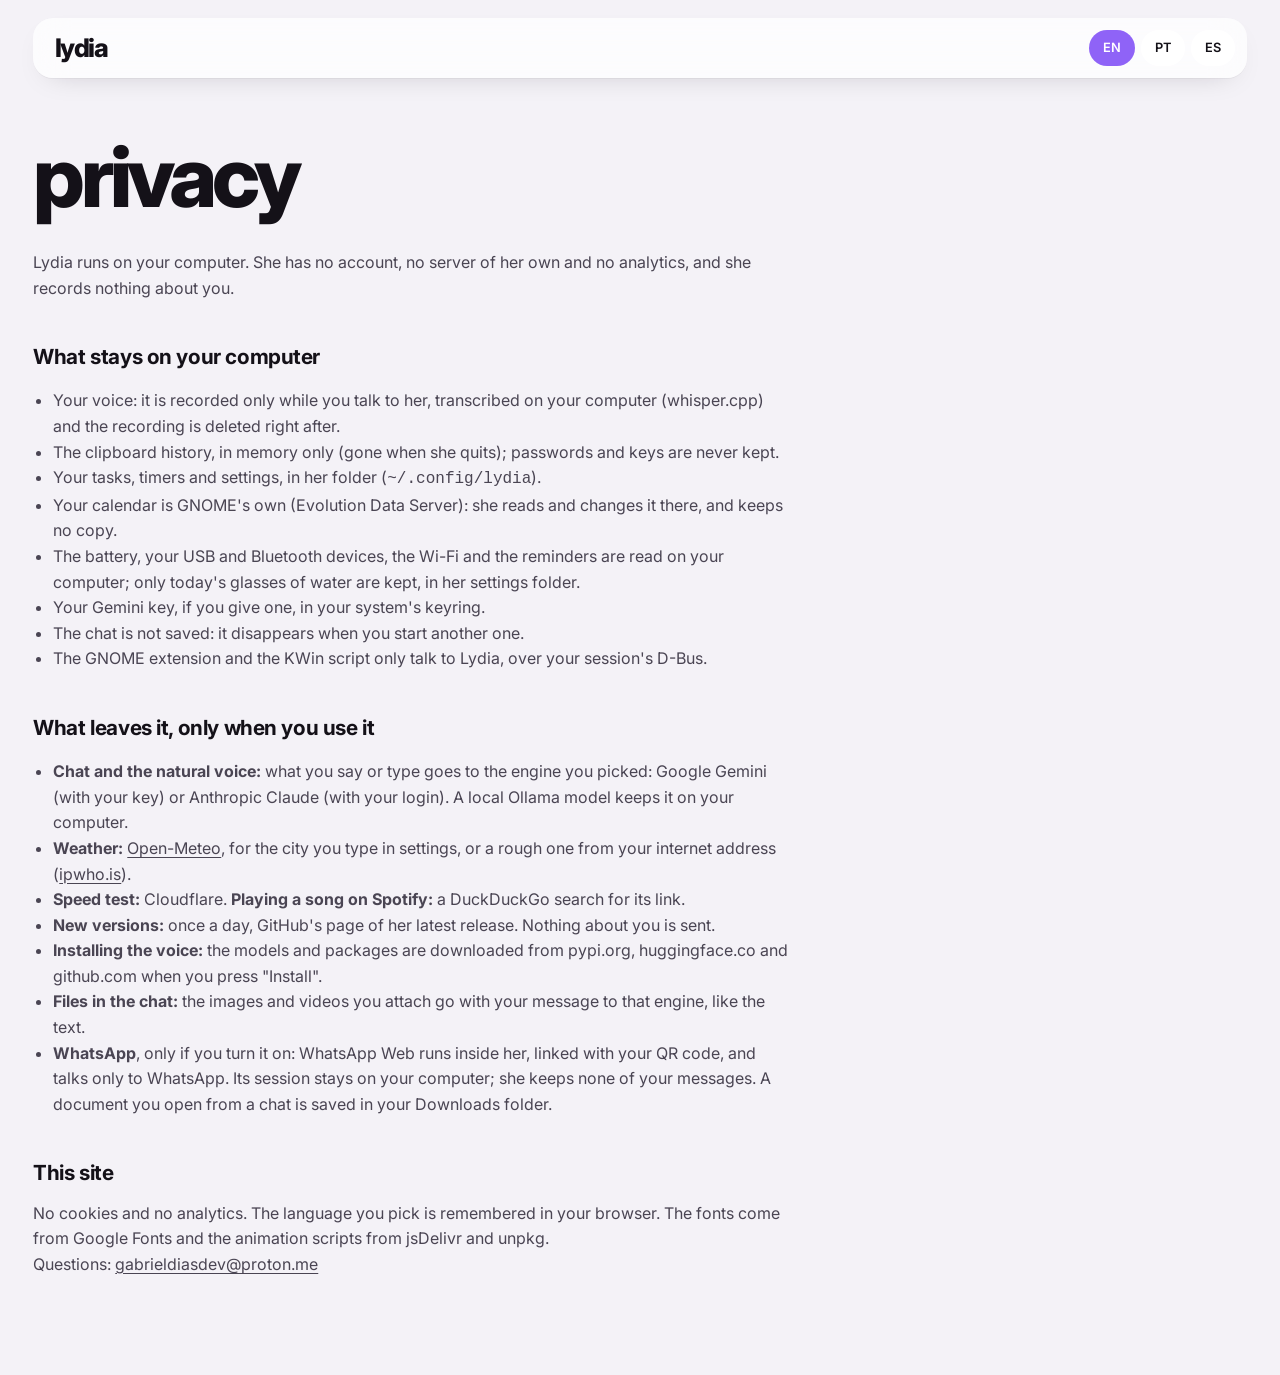
==== site/privacy.html @ 3409d52a "Lydia's packages and site" ====
<!doctype html>
<html lang="en">
<head>
<meta charset="utf-8">
<meta name="viewport" content="width=device-width, initial-scale=1, viewport-fit=cover">
<title>Lydia · Privacy</title>
<meta name="description" content="What Lydia keeps on your computer, and what leaves it only when you use it.">
<meta name="theme-color" content="#f4f2f7">
<link rel="icon" href="favicon.svg" type="image/svg+xml">
<link rel="preconnect" href="https://fonts.googleapis.com">
<link rel="preconnect" href="https://fonts.gstatic.com" crossorigin>
<link rel="stylesheet" href="https://fonts.googleapis.com/css2?family=Inter:wght@400;500;600;700;800&display=swap">
<link rel="stylesheet" href="css/style.css">
<style>
  .doc { max-width: 760px; padding: 60px 0 100px; }
  .doc h1 { margin-bottom: 36px; }
  .doc h2 { font-size: 1.3rem; letter-spacing: -0.02em; margin: 40px 0 12px; }
  .doc p, .doc li { color: var(--ink-2); line-height: 1.6; }
  .doc ul { padding-left: 20px; }
  .doc a { text-decoration: underline; text-underline-offset: 3px; }
  .doc [lang] { display: none; }
  .doc [lang].on { display: block; }
  .langs { display: flex; gap: 6px; margin-left: auto; }
  .langs button { height: 36px; padding: 0 14px; border-radius: 999px; background: var(--card); font-size: 0.8rem; font-weight: 600; }
  .langs button.on { background: var(--violet); color: #fff; }
</style>
</head>
<body>
<div class="wrap">
  <header class="nav">
    <a class="word" href="./">lydia</a>
    <div class="langs"><button data-l="en">EN</button><button data-l="pt">PT</button><button data-l="es">ES</button></div>
  </header>

  <main class="doc">
    <section lang="en">
      <h1 class="big">privacy</h1>
      <p>Lydia runs on your computer. She has no account, no server of her own and no analytics, and she records nothing about you.</p>
      <h2>What stays on your computer</h2>
      <ul>
        <li>Your voice: it is recorded only while you talk to her, transcribed on your computer (whisper.cpp) and the recording is deleted right after.</li>
        <li>The clipboard history, in memory only (gone when she quits); passwords and keys are never kept.</li>
        <li>Your tasks, timers and settings, in her folder (<code>~/.config/lydia</code>).</li>
        <li>Your calendar is GNOME's own (Evolution Data Server): she reads and changes it there, and keeps no copy.</li>
        <li>The battery, your USB and Bluetooth devices, the Wi-Fi and the reminders are read on your computer; only today's glasses of water are kept, in her settings folder.</li>
        <li>Your Gemini key, if you give one, in your system's keyring.</li>
        <li>The chat is not saved: it disappears when you start another one.</li>
        <li>The GNOME extension and the KWin script only talk to Lydia, over your session's D-Bus.</li>
      </ul>
      <h2>What leaves it, only when you use it</h2>
      <ul>
        <li><b>Chat and the natural voice:</b> what you say or type goes to the engine you picked: Google Gemini (with your key) or Anthropic Claude (with your login). A local Ollama model keeps it on your computer.</li>
        <li><b>Weather:</b> <a href="https://open-meteo.com">Open-Meteo</a>, for the city you type in settings, or a rough one from your internet address (<a href="https://ipwho.is">ipwho.is</a>).</li>
        <li><b>Speed test:</b> Cloudflare. <b>Playing a song on Spotify:</b> a DuckDuckGo search for its link.</li>
        <li><b>New versions:</b> once a day, GitHub's page of her latest release. Nothing about you is sent.</li>
        <li><b>Installing the voice:</b> the models and packages are downloaded from pypi.org, huggingface.co and github.com when you press "Install".</li>
        <li><b>Files in the chat:</b> the images and videos you attach go with your message to that engine, like the text.</li>
        <li><b>WhatsApp</b>, only if you turn it on: WhatsApp Web runs inside her, linked with your QR code, and talks only to WhatsApp. Its session stays on your computer; she keeps none of your messages. A document you open from a chat is saved in your Downloads folder.</li>
      </ul>
      <h2>This site</h2>
      <p>No cookies and no analytics. The language you pick is remembered in your browser. The fonts come from Google Fonts and the animation scripts from jsDelivr and unpkg.</p>
      <p>Questions: <a href="mailto:gabrieldiasdev@proton.me">gabrieldiasdev@proton.me</a></p>
    </section>

    <section lang="pt">
      <h1 class="big">privacidade</h1>
      <p>A Lydia roda no seu computador. Ela não tem conta, servidor próprio nem analytics, e não grava nada sobre você.</p>
      <h2>O que fica no seu computador</h2>
      <ul>
        <li>Sua voz: é gravada só enquanto você fala com ela, transcrita no seu computador (whisper.cpp) e a gravação é apagada logo depois.</li>
        <li>O histórico da área de transferência, só na memória (some quando ela fecha); senhas e chaves nunca são guardadas.</li>
        <li>Suas tarefas, timers e configurações, na pasta dela (<code>~/.config/lydia</code>).</li>
        <li>Sua agenda é a do próprio GNOME (Evolution Data Server): ela lê e altera lá, sem guardar cópia.</li>
        <li>A bateria, seus dispositivos USB e Bluetooth, o Wi-Fi e os lembretes são lidos no seu computador; só os copos de água do dia ficam guardados, na pasta de configurações dela.</li>
        <li>Sua chave do Gemini, se você der uma, no chaveiro do sistema.</li>
        <li>A conversa não é salva: some quando você começa outra.</li>
        <li>A extensão do GNOME e o script do KWin só falam com a Lydia, pelo D-Bus da sua sessão.</li>
      </ul>
      <h2>O que sai, só quando você usa</h2>
      <ul>
        <li><b>Conversa e voz natural:</b> o que você fala ou digita vai para o motor que você escolheu: Google Gemini (com a sua chave) ou Anthropic Claude (com o seu login). Um modelo local no Ollama mantém tudo no seu computador.</li>
        <li><b>Clima:</b> <a href="https://open-meteo.com">Open-Meteo</a>, para a cidade que você digitar nas configurações, ou uma aproximada pelo seu endereço de internet (<a href="https://ipwho.is">ipwho.is</a>).</li>
        <li><b>Teste de velocidade:</b> Cloudflare. <b>Tocar uma música no Spotify:</b> uma busca no DuckDuckGo pelo link.</li>
        <li><b>Versões novas:</b> uma vez por dia, a página da última versão no GitHub. Nada sobre você é enviado.</li>
        <li><b>Instalar a voz:</b> os modelos e pacotes são baixados de pypi.org, huggingface.co e github.com quando você aperta "Instalar".</li>
        <li><b>Arquivos no chat:</b> as imagens e vídeos que você anexa vão com a mensagem para aquele motor, como o texto.</li>
        <li><b>WhatsApp</b>, só se você ligar: o WhatsApp Web roda dentro dela, conectado pelo seu QR Code, e só fala com o WhatsApp. A sessão fica no seu computador; ela não guarda nenhuma mensagem sua. Um documento que você abre de uma conversa é salvo na sua pasta Downloads.</li>
      </ul>
      <h2>Este site</h2>
      <p>Sem cookies e sem analytics. O idioma que você escolhe fica guardado no seu navegador. As fontes vêm do Google Fonts e os scripts de animação do jsDelivr e do unpkg.</p>
      <p>Dúvidas: <a href="mailto:gabrieldiasdev@proton.me">gabrieldiasdev@proton.me</a></p>
    </section>

    <section lang="es">
      <h1 class="big">privacidad</h1>
      <p>Lydia corre en tu computadora. No tiene cuenta, servidor propio ni analíticas, y no graba nada sobre ti.</p>
      <h2>Lo que se queda en tu computadora</h2>
      <ul>
        <li>Tu voz: se graba solo mientras le hablas, se transcribe en tu computadora (whisper.cpp) y la grabación se borra enseguida.</li>
        <li>El historial del portapapeles, solo en memoria (desaparece al cerrarla); las contraseñas y claves nunca se guardan.</li>
        <li>Tus tareas, temporizadores y ajustes, en su carpeta (<code>~/.config/lydia</code>).</li>
        <li>Tu agenda es la de GNOME (Evolution Data Server): ella la lee y la cambia allí, sin guardar copia.</li>
        <li>La batería, tus dispositivos USB y Bluetooth, el Wi-Fi y los recordatorios se leen en tu computadora; solo se guardan los vasos de agua del día, en su carpeta de configuración.</li>
        <li>Tu clave de Gemini, si das una, en el llavero del sistema.</li>
        <li>La conversación no se guarda: desaparece cuando empiezas otra.</li>
        <li>La extensión de GNOME y el script de KWin solo hablan con Lydia, por el D-Bus de tu sesión.</li>
      </ul>
      <h2>Lo que sale, solo cuando lo usas</h2>
      <ul>
        <li><b>Chat y voz natural:</b> lo que dices o escribes va al motor que elegiste: Google Gemini (con tu clave) o Anthropic Claude (con tu sesión). Un modelo local en Ollama lo deja todo en tu computadora.</li>
        <li><b>Clima:</b> <a href="https://open-meteo.com">Open-Meteo</a>, para la ciudad que escribas en los ajustes, o una aproximada por tu dirección de internet (<a href="https://ipwho.is">ipwho.is</a>).</li>
        <li><b>Prueba de velocidad:</b> Cloudflare. <b>Poner una canción en Spotify:</b> una búsqueda en DuckDuckGo por su enlace.</li>
        <li><b>Versiones nuevas:</b> una vez al día, la página de la última versión en GitHub. No se envía nada sobre ti.</li>
        <li><b>Instalar la voz:</b> los modelos y paquetes se descargan de pypi.org, huggingface.co y github.com cuando pulsas "Instalar".</li>
        <li><b>Archivos en el chat:</b> las imágenes y videos que adjuntas van con tu mensaje a ese motor, como el texto.</li>
        <li><b>WhatsApp</b>, solo si lo activas: WhatsApp Web corre dentro de ella, vinculado con tu código QR, y solo habla con WhatsApp. La sesión queda en tu computadora; ella no guarda ninguno de tus mensajes. Un documento que abres desde un chat se guarda en tu carpeta Descargas.</li>
      </ul>
      <h2>Este sitio</h2>
      <p>Sin cookies y sin analíticas. El idioma que eliges se recuerda en tu navegador. Las fuentes vienen de Google Fonts y los scripts de animación de jsDelivr y unpkg.</p>
      <p>Dudas: <a href="mailto:gabrieldiasdev@proton.me">gabrieldiasdev@proton.me</a></p>
    </section>
  </main>
</div>
<script>
  (() => {
    let lang = 'en';
    try { lang = localStorage.getItem('lydia-lang') || (navigator.language || 'en').slice(0, 2); } catch (e) {}
    const show = (l) => {
      if (!document.querySelector(`.doc [lang="${l}"]`)) l = 'en';
      document.querySelectorAll('.doc [lang]').forEach((s) => s.classList.toggle('on', s.lang === l));
      document.querySelectorAll('.langs button').forEach((b) => b.classList.toggle('on', b.dataset.l === l));
      document.documentElement.lang = l === 'pt' ? 'pt-BR' : l;
      try { localStorage.setItem('lydia-lang', l); } catch (e) {}
    };
    document.querySelectorAll('.langs button').forEach((b) => b.addEventListener('click', () => show(b.dataset.l)));
    show(lang);
  })();
</script>
</body>
</html>
---- site/css/style.css ----
/* =============================================
   LYDIA · site
   One language, the hero's: a light page, big lowercase words, pills,
   rounded color blocks with cut-out corners holding round black buttons.
   ============================================= */

:root {
  --bg: #f4f2f7;
  --card: #ffffff;
  --ink: #141118;
  --ink-2: #4a4553;
  --ink-3: #8a8494;
  --line: rgba(20, 17, 24, 0.12);
  --violet: #8f63f7;
  --violet-deep: #6a3be6;
  --lav: #e3dafd;
  --black: #0b0a0e;
  --r: 40px; /* the blocks' corners */
  --cut: 24px; /* the concave corner where a cut-out meets a block */
  --ease: cubic-bezier(0.16, 1, 0.3, 1);
  --font: 'Inter', system-ui, -apple-system, 'Segoe UI', sans-serif;
}

*, *::before, *::after { box-sizing: border-box; }
html.lenis, html.lenis body { height: auto; }
.lenis.lenis-stopped { overflow: hidden; }
body { margin: 0; background: var(--bg); color: var(--ink); font: 400 16px/1.5 var(--font); -webkit-font-smoothing: antialiased; overflow-x: clip; }
img, svg { display: block; max-width: 100%; }
a { color: inherit; text-decoration: none; }
button { font: inherit; color: inherit; background: none; border: 0; padding: 0; cursor: pointer; }
h1, h2, p, dl, dd, figure { margin: 0; }
::selection { background: var(--violet); color: #fff; }
:focus-visible { outline: 2px solid var(--violet); outline-offset: 3px; border-radius: 10px; }

.js [data-fade] { opacity: 0; transform: translateY(24px); }
.js [data-split] { visibility: hidden; }
.js [data-split].is-split { visibility: visible; }
html:not(.js) .veil { display: none; }

.wrap { max-width: 1440px; margin: 0 auto; padding: 18px clamp(14px, 2.6vw, 36px) 0; }

/* ---------- type ---------- */
.big { font-size: clamp(2.8rem, 6.6vw, 6.8rem); line-height: 0.9; letter-spacing: -0.055em; font-weight: 800; }
.big .ln { display: block; }
.big .line, .cta h2 .line { padding-bottom: 0.14em; margin-bottom: -0.14em; }
.side { font-size: 0.95rem; line-height: 1.5; color: var(--ink-2); max-width: 22rem; }

/* ---------- pills and round buttons ---------- */
.pill { display: inline-flex; align-items: center; gap: 8px; height: 36px; padding: 0 16px; border-radius: 999px; background: var(--card); font-size: 0.8rem; font-weight: 500; white-space: nowrap; transition: background 0.3s var(--ease), color 0.3s var(--ease); }
.pill--dark { background: var(--black); color: #fff; }
.pill--dark svg { width: 14px; height: 14px; }
.pill--soft { background: rgba(20, 17, 24, 0.07); }
.pill--line { background: transparent; box-shadow: inset 0 0 0 1.5px var(--line); height: 40px; font-size: 0.85rem; }
.dot-btn { width: 36px; height: 36px; border-radius: 50%; display: grid; place-items: center; background: var(--violet); color: #fff; font-size: 0.68rem; font-weight: 700; letter-spacing: 0.02em; transition: transform 0.4s var(--ease); }
.dot-btn:hover { transform: scale(1.08) rotate(-6deg); }
.orb { width: 60px; height: 60px; border-radius: 50%; display: grid; place-items: center; background: var(--black); color: #fff; font-weight: 600; font-size: 0.85rem; transition: transform 0.5s var(--ease), background 0.3s; }
.orb svg { width: 24px; height: 24px; transition: transform 0.5s var(--ease); }
a.orb:hover, button.orb:hover, a:hover > .orb { transform: scale(1.07); }
a:hover > .orb svg, button.orb:hover svg { transform: rotate(45deg); }
.orb--violet { background: var(--violet); }
.orb--big { width: 92px; height: 92px; }
.orb--big svg { width: 34px; height: 34px; }
.link-u { background: linear-gradient(currentColor, currentColor) 0 100% / 0 1px no-repeat; transition: background-size 0.5s var(--ease); }
.link-u:hover { background-size: 100% 1px; }

/* ---------- veil ---------- */
.veil { position: fixed; inset: 0; z-index: 1000; background: var(--violet); display: none; }
.veil.is-on { display: block; }
.veil__stage { position: absolute; inset: 0; display: grid; place-items: center; }
.veil__word svg { overflow: visible; }
.veil__word .glyph { fill: #fff; }
.veil__count { position: absolute; right: 28px; bottom: 22px; color: #fff; font-size: 0.75rem; font-weight: 600; font-variant-numeric: tabular-nums; }

/* ---------- nav: one bar, pills inside ---------- */
.nav { position: sticky; top: 14px; z-index: 50; display: flex; align-items: center; gap: 10px; height: 60px; padding: 0 12px 0 22px; border-radius: 20px; background: rgba(255, 255, 255, 0.72); -webkit-backdrop-filter: blur(16px) saturate(1.4); backdrop-filter: blur(16px) saturate(1.4); box-shadow: 0 1px 0 rgba(20, 17, 24, 0.04), 0 10px 30px -18px rgba(20, 17, 24, 0.25); }
.word { font-weight: 800; font-size: 1.6rem; letter-spacing: -0.06em; line-height: 1; display: inline-flex; }
.word .ch { display: inline-block; }
.nav__links { margin-left: auto; display: flex; gap: 6px; }
.nav__links a { height: 36px; padding: 0 18px; display: grid; place-items: center; border-radius: 999px; background: var(--card); font-size: 0.8rem; font-weight: 500; box-shadow: 0 0 0 1px rgba(20, 17, 24, 0.04); transition: background 0.3s var(--ease), color 0.3s var(--ease); }
.nav__links a:hover { background: var(--lav); }
.nav__links a.is-active { background: var(--violet); color: #fff; }
.nav__tools { display: flex; align-items: center; gap: 6px; margin-left: 14px; }
.nav__tools .pill--dark { gap: 9px; padding: 0 18px; }
.nav__tools .pill--dark:hover { background: var(--violet-deep); }
.burger { display: none; background: var(--black); }
.burger i { position: absolute; width: 14px; height: 2px; border-radius: 2px; background: #fff; transition: transform 0.4s var(--ease); }
.burger { position: relative; }
.burger i:first-child { transform: translateY(-3px); }
.burger i:last-child { transform: translateY(3px); }
.burger[aria-expanded='true'] i:first-child { transform: rotate(45deg); }
.burger[aria-expanded='true'] i:last-child { transform: rotate(-45deg); }
.drawer { position: fixed; inset: 0; z-index: 45; background: var(--bg); padding: 110px 24px 24px; visibility: hidden; clip-path: inset(0 0 100% 0); }
.drawer nav { display: grid; gap: 4px; }
.drawer a { font-size: 3rem; font-weight: 800; letter-spacing: -0.05em; line-height: 1.1; }

/* ---------- blocks: color, round corners, cut-outs ---------- */
.block { position: relative; border-radius: var(--r); overflow: hidden; isolation: isolate; }
.block--violet { background: var(--violet); color: #fff; }
.block--dark { background: var(--black); color: #fff; }
.block--lav { background: var(--lav); color: var(--ink); }
.cut { position: absolute; z-index: 5; background: var(--bg); display: grid; gap: 10px; place-items: center; }
.cut::before, .cut::after { content: ''; position: absolute; width: var(--cut); height: var(--cut); pointer-events: none; }
/* top right: the corner and the two little curves that join it to the block */
.cut--tr { top: 0; right: 0; padding: 0 0 12px 12px; border-bottom-left-radius: calc(var(--r) - 6px); }
.cut--tr::before { right: 100%; top: 0; background: radial-gradient(circle at 0 100%, transparent calc(var(--cut) - 0.5px), var(--bg) var(--cut)); }
.cut--tr::after { right: 0; top: 100%; background: radial-gradient(circle at 0 100%, transparent calc(var(--cut) - 0.5px), var(--bg) var(--cut)); }
.cut--bl { left: 0; bottom: 0; padding: 12px 12px 0 0; border-top-right-radius: calc(var(--r) - 6px); }
.cut--bl::before { left: 0; bottom: 100%; background: radial-gradient(circle at 100% 0, transparent calc(var(--cut) - 0.5px), var(--bg) var(--cut)); }
.cut--bl::after { left: 100%; bottom: 0; background: radial-gradient(circle at 100% 0, transparent calc(var(--cut) - 0.5px), var(--bg) var(--cut)); }
.cut--br { right: 0; bottom: 0; padding: 12px 0 0 12px; border-top-left-radius: calc(var(--r) - 6px); }
.cut--br::before { right: 0; bottom: 100%; background: radial-gradient(circle at 0 0, transparent calc(var(--cut) - 0.5px), var(--bg) var(--cut)); }
.cut--br::after { right: 100%; bottom: 0; background: radial-gradient(circle at 0 0, transparent calc(var(--cut) - 0.5px), var(--bg) var(--cut)); }
.cut--tl { left: 0; top: 0; padding: 0 12px 12px 0; border-bottom-right-radius: calc(var(--r) - 6px); }
.cut--tl::before { left: 100%; top: 0; background: radial-gradient(circle at 100% 100%, transparent calc(var(--cut) - 0.5px), var(--bg) var(--cut)); }
.cut--tl::after { left: 0; top: 100%; background: radial-gradient(circle at 100% 100%, transparent calc(var(--cut) - 0.5px), var(--bg) var(--cut)); }

/* ---------- hero ---------- */
.hero { display: grid; grid-template-columns: minmax(0, 1fr) minmax(0, 1.05fr); gap: clamp(24px, 4vw, 60px); align-items: center; min-height: calc(100svh - 92px); padding: 28px 0 40px; }
.hero__copy { display: grid; gap: 30px; }
.hero__copy .side { justify-self: start; }
.stats { display: grid; grid-template-columns: repeat(2, 1fr); padding-top: 26px; border-top: 1px solid var(--line); }
.stats dt { display: flex; justify-content: center; font-size: clamp(2.6rem, 4.6vw, 4.4rem); line-height: 1; font-weight: 600; letter-spacing: -0.05em; color: var(--violet); font-variant-numeric: tabular-nums; }
.stats sup { font-size: 0.5em; line-height: 1.4; margin-right: 2px; }
.stats dd { margin-top: 8px; text-align: center; font-size: 0.82rem; line-height: 1.35; color: var(--ink-2); }

.stage { height: min(78svh, 700px); min-height: 480px; }
.ghost { position: absolute; z-index: -1; left: 26px; top: 18px; font-size: clamp(5rem, 9vw, 9rem); font-weight: 800; letter-spacing: -0.06em; line-height: 0.8; color: transparent; -webkit-text-stroke: 1px rgba(255, 255, 255, 0.4); writing-mode: vertical-rl; transform: rotate(180deg); }
.demo { position: absolute; z-index: 2; left: 50%; top: 0; width: min(94%, 760px); transform: translateX(-50%); }
.demo__win { position: relative; aspect-ratio: 840 / 478; clip-path: inset(0 calc(50% - 105px) calc(100% - 40px) calc(50% - 105px) round 0 0 22px 22px); }
.demo__win img { position: absolute; top: 0; left: 50%; height: auto; transform: translateX(-50%); opacity: 0; }
.demo__win img.is-on { opacity: 1; }
.demo__pill { position: absolute; left: 50%; top: 0; transform: translateX(-50%); width: 210px; height: 40px; display: flex; align-items: center; justify-content: center; gap: 12px; border-radius: 0 0 22px 22px; background: #000; color: #fff; font-weight: 600; font-size: 0.95rem; font-variant-numeric: tabular-nums; }
.demo__pill span:last-child { color: #c9b6ff; }
.lydia--hero { position: absolute; z-index: 1; left: 50%; bottom: 6%; width: clamp(130px, 24%, 200px); transform: translateX(-50%); }
.stage .cut--br .orb { width: 64px; height: 64px; }
.thumb { width: 56px; height: 56px; border-radius: 50%; overflow: hidden; background: #000; box-shadow: 0 0 0 3px var(--bg), 0 0 0 4px var(--line); transition: transform 0.5s var(--ease); }
.thumb:hover { transform: scale(1.08); }
.thumb img { width: 100%; height: 100%; object-fit: cover; object-position: 0 0; transform: scale(1.9); transform-origin: 24% 30%; }

/* Lydia, as she is in the app */
.lydia svg { width: 100%; height: auto; overflow: visible; }
.lydia .body { transform-origin: 50% 90%; animation: breathe 4.4s ease-in-out infinite; }
.lydia .face { transition: transform 0.16s ease-out; }
.lydia .eye-dot { fill: #f6f1ff; transform-box: fill-box; transform-origin: center; transition: transform 0.09s ease-in-out, opacity 0.2s; }
.lydia .eye-happy { fill: none; stroke: #f6f1ff; stroke-width: 3.6; stroke-linecap: round; opacity: 0; transition: opacity 0.2s; }
.lydia.blink .eye-dot { transform: scaleY(0.1); }
.lydia.happy .eye-dot { opacity: 0; }
.lydia.happy .eye-happy { opacity: 1; }
@keyframes breathe { 0%, 100% { transform: scale(1, 1); } 50% { transform: scale(1.02, 0.98); } }

/* ---------- sections ---------- */
.section { padding: clamp(80px, 10vw, 150px) 0 0; }
.intro { display: grid; grid-template-columns: minmax(0, 1fr) auto; align-items: end; gap: 30px; padding-bottom: 30px; margin-bottom: 30px; border-bottom: 1px solid var(--line); }

.bento { display: grid; grid-template-columns: repeat(3, minmax(0, 1fr)); gap: 16px; }
.span-2 { grid-column: span 2; }
.tile { height: clamp(320px, 30vw, 400px); }
.tile__shot { position: absolute; left: 50%; top: 0; width: 88%; height: 62%; transform: translateX(-50%); transition: transform 0.8s var(--ease); }
.tile__shot img { width: 100%; height: 100%; object-fit: contain; object-position: top center; }
.tile:hover .tile__shot { transform: translateX(-50%) translateY(6px) scale(1.02); }
.tile__foot { position: absolute; left: 24px; right: 110px; bottom: 22px; display: grid; gap: 10px; justify-items: start; }
.tag { height: 32px; padding: 0 14px; border-radius: 999px; display: inline-flex; align-items: center; font-size: 0.8rem; font-weight: 600; background: #fff; color: var(--ink); }
.block--lav .tag { background: var(--black); color: #fff; }
.tile__foot p { font-size: 0.92rem; line-height: 1.4; opacity: 0.85; }
.orb--num { width: 56px; height: 56px; font-size: 0.8rem; }
.block--dark .orb--num { background: var(--violet); }

.split { display: grid; grid-template-columns: minmax(0, 1fr) minmax(0, 1fr); gap: clamp(24px, 4vw, 60px); align-items: center; }
.split__copy { display: grid; gap: 28px; }
.pills { display: flex; flex-wrap: wrap; gap: 8px; }
.pills--new { margin-top: 22px; align-items: center; }
.talk { height: clamp(460px, 44vw, 600px); display: grid; place-items: center; align-content: center; gap: 30px; }
.lydia--talk { width: clamp(150px, 15vw, 210px); }
.bubbles { display: grid; gap: 10px; width: min(80%, 380px); }
.bubble { padding: 12px 18px; border-radius: 22px; font-size: 0.92rem; max-width: 90%; opacity: 0; }
.bubble--me { justify-self: end; background: var(--violet); border-bottom-right-radius: 6px; }
.bubble--her { justify-self: start; background: #221d2d; color: #e7e0fb; border-bottom-left-radius: 6px; }

.stats--wide { grid-template-columns: repeat(3, 1fr); border-top: 0; padding-top: 0; }

.rows { display: grid; gap: 10px; }
.row { display: grid; grid-template-columns: 210px minmax(0, 1fr) auto 52px; align-items: center; gap: 18px; padding: 10px 10px 10px 14px; border-radius: 24px; background: var(--card); }
.row .pill--dark { justify-content: center; height: 40px; }
.pill--rec { height: 26px; padding: 0 10px; font-size: 0.7rem; font-weight: 600; background: var(--violet); color: #fff; }
.row__tag { display: flex; gap: 6px; align-items: center; }
.row__who { font-weight: 500; }
.row code { font: 500 0.82rem ui-monospace, 'SFMono-Regular', Menlo, monospace; color: var(--ink-2); }
.row .orb { width: 52px; height: 52px; }
.row .orb svg { width: 20px; height: 20px; }
.row .orb.is-copied { background: var(--violet); }
.row .orb:hover svg { transform: none; }

.cta { min-height: clamp(320px, 34vw, 460px); padding: clamp(36px, 5vw, 64px); display: flex; align-items: flex-end; }
.cta h2 { font-size: clamp(2.6rem, 6.4vw, 6.4rem); line-height: 0.92; letter-spacing: -0.055em; font-weight: 800; max-width: 12ch; }
.cta__note { margin: 0.9em 0 0; font-size: clamp(1rem, 1.4vw, 1.25rem); font-weight: 500; opacity: .72; }
.cut--big { padding: 16px 0 0 16px; }

/* ---------- footer ---------- */
.footer { padding: 40px 0 0; }
.footer__row { display: flex; justify-content: space-between; gap: 20px; font-size: 0.85rem; color: var(--ink-2); padding-bottom: 20px; border-bottom: 1px solid var(--line); }
.footer__mark { margin-top: 20px; }
.footer__mark svg { width: 100%; height: auto; overflow: visible; }
.footer__mark .glyph { fill: var(--ink); transition: fill 0.4s; }
.footer__mark:hover .glyph { fill: var(--violet); }
.footer__mark .hit { fill: transparent; cursor: pointer; }

/* ---------- cursor ---------- */
.cursor { position: fixed; left: 0; top: 0; z-index: 900; pointer-events: none; }
.cursor__label { display: grid; place-items: center; width: 76px; height: 76px; margin: -38px 0 0 -38px; border-radius: 50%; background: var(--violet); color: #fff; transform: scale(0); }
.cursor__text { font-size: 0.66rem; font-weight: 700; text-transform: uppercase; letter-spacing: 0.06em; }
@media (hover: none) { .cursor { display: none; } }

/* ---------- smaller screens ---------- */
@media (max-width: 1180px) { .nav__tools .date { display: none; } .nav__links a { padding: 0 13px; } }
@media (max-width: 960px) {
  .nav__links, .nav__tools .pill { display: none; }
  .nav__tools { margin-left: auto; }
  .burger { display: grid; }
  .hero, .split { grid-template-columns: 1fr; }
  .hero { min-height: 0; }
  .stage { height: 540px; }
  .intro { grid-template-columns: 1fr; align-items: start; }
  .bento { grid-template-columns: 1fr 1fr; }
  .row { grid-template-columns: 200px minmax(0, 1fr) 52px; }
  .row code { display: none; }
}
@media (max-width: 620px) {
  :root { --r: 30px; --cut: 18px; }
  .bento { grid-template-columns: 1fr; }
  .span-2 { grid-column: auto; }
    .stage { height: 470px; }
  .stage .cut--br .orb, .orb { width: 50px; height: 50px; }
  .thumb { width: 46px; height: 46px; }
  .stats--wide { grid-template-columns: 1fr 1fr 1fr; }
  .stats--wide dt { font-size: 2.4rem; }
  .row { grid-template-columns: 1fr 52px; }
  .row .pill--dark, .row__tag { justify-self: start; }
  .row__who { grid-column: 1; grid-row: 2; font-size: 0.85rem; color: var(--ink-2); }
  .row .orb { grid-row: 1 / 3; grid-column: 2; }
  .footer__row { flex-direction: column; }
}
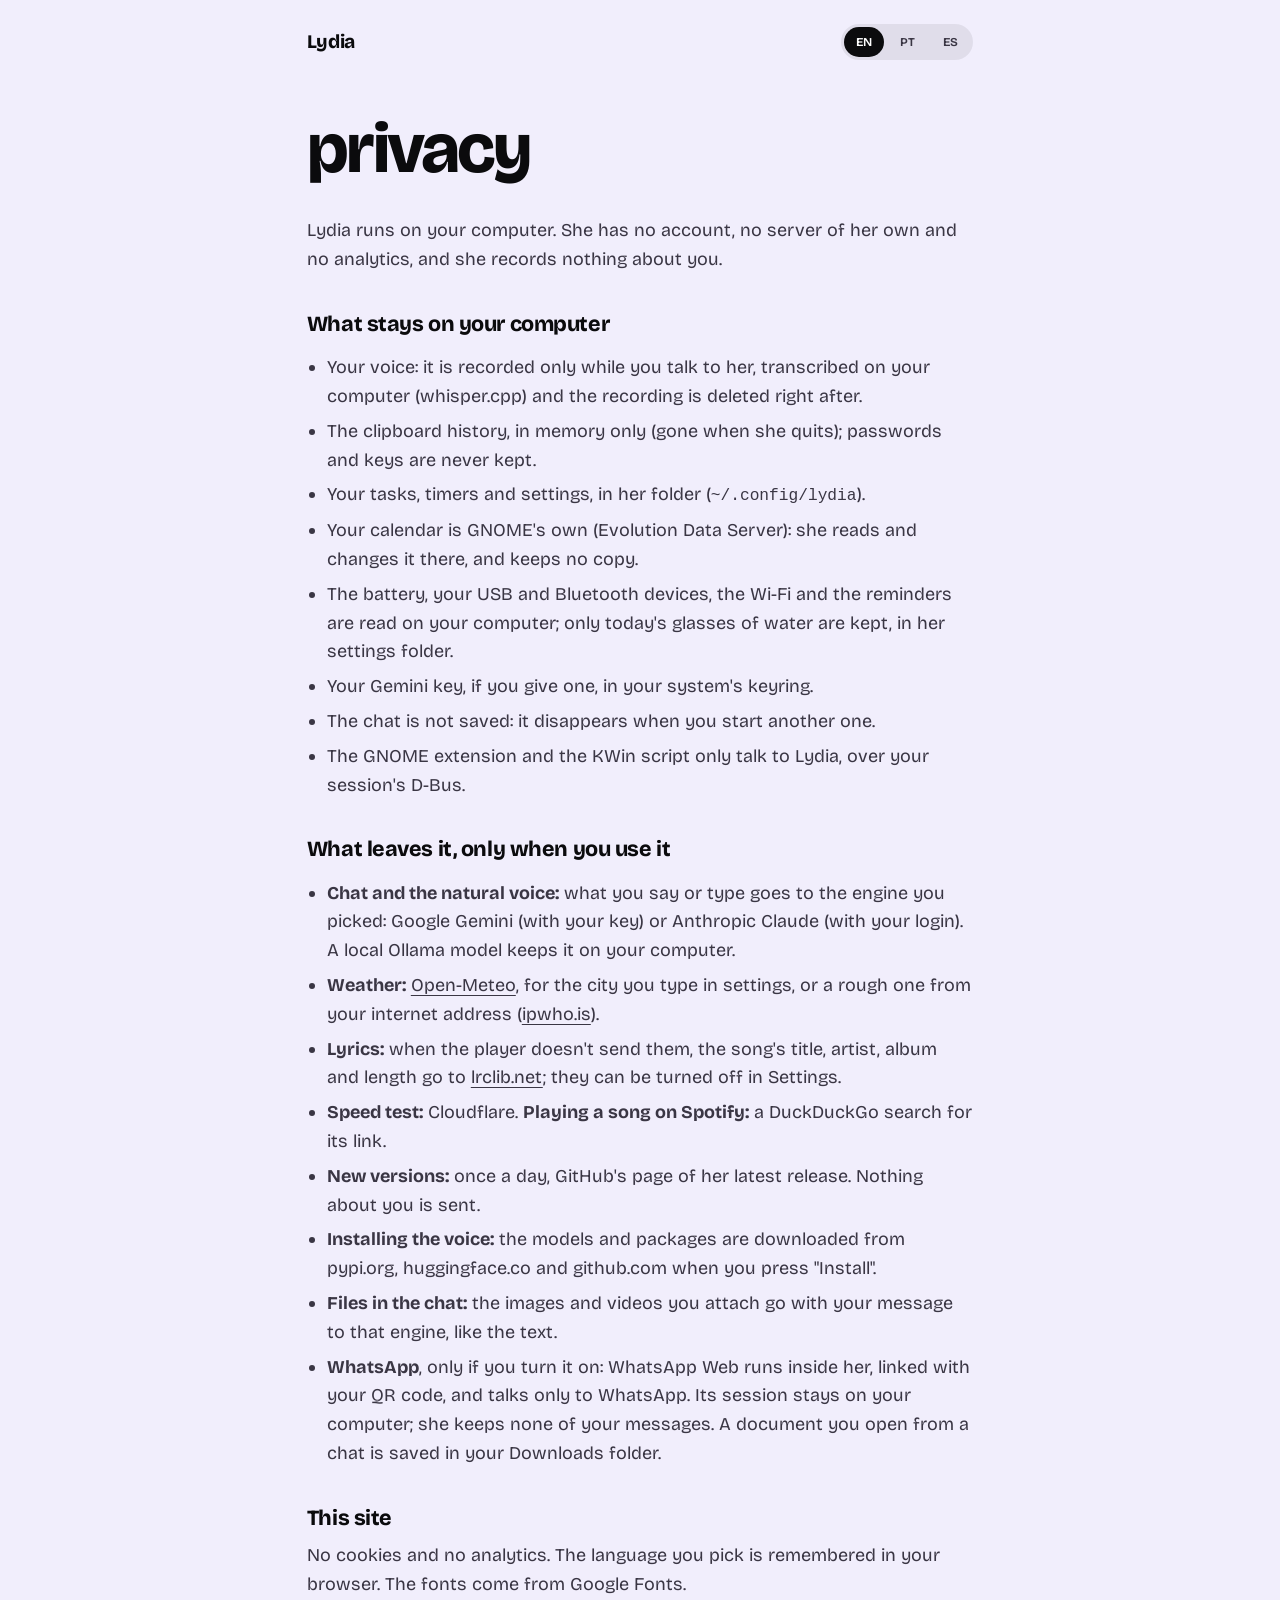
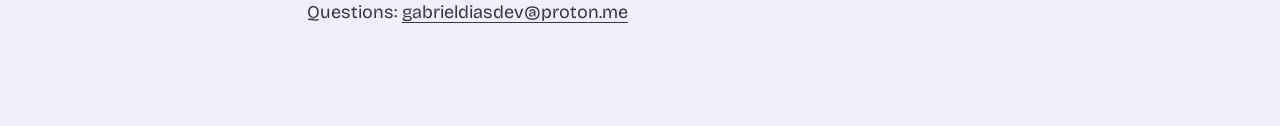
==== commit c81b97e7: "The site, redone for 1.5.2: each screen in one colour with its own hello written by hand, new screen" ====
--- a/site/privacy.html
+++ b/site/privacy.html
@@ -5,30 +5,36 @@
 <meta name="viewport" content="width=device-width, initial-scale=1, viewport-fit=cover">
 <title>Lydia · Privacy</title>
 <meta name="description" content="What Lydia keeps on your computer, and what leaves it only when you use it.">
-<meta name="theme-color" content="#f4f2f7">
+<meta name="theme-color" content="#f1eefc">
 <link rel="icon" href="favicon.svg" type="image/svg+xml">
 <link rel="preconnect" href="https://fonts.googleapis.com">
 <link rel="preconnect" href="https://fonts.gstatic.com" crossorigin>
-<link rel="stylesheet" href="https://fonts.googleapis.com/css2?family=Inter:wght@400;500;600;700;800&display=swap">
+<link rel="stylesheet" href="https://fonts.googleapis.com/css2?family=Bricolage+Grotesque:opsz,wght@12..96,400;12..96,600;12..96,750&display=swap">
 <link rel="stylesheet" href="css/style.css">
 <style>
-  .doc { max-width: 760px; padding: 60px 0 100px; }
-  .doc h1 { margin-bottom: 36px; }
-  .doc h2 { font-size: 1.3rem; letter-spacing: -0.02em; margin: 40px 0 12px; }
+  body { background: var(--paper); color: var(--ink); }
+  .wrap { max-width: 820px; margin: 0 auto; padding: 0 var(--pad); }
+  .nav { display: flex; align-items: center; height: 84px; }
+  .word { font-weight: 750; font-size: 1.2rem; text-decoration: none; letter-spacing: -0.02em; }
+  .doc { padding: 30px 0 100px; }
+  .big { font-size: clamp(2.6rem, 6vw, 4.4rem); font-weight: 750; letter-spacing: -0.035em; line-height: 1; margin: 0 0 32px; }
+  .doc h2 { font-size: 1.35rem; letter-spacing: -0.02em; margin: 40px 0 12px; }
   .doc p, .doc li { color: var(--ink-2); line-height: 1.6; }
   .doc ul { padding-left: 20px; }
-  .doc a { text-decoration: underline; text-underline-offset: 3px; }
+  .doc li { margin: 6px 0; }
+  .doc code { font-size: 0.9em; }
   .doc [lang] { display: none; }
   .doc [lang].on { display: block; }
-  .langs { display: flex; gap: 6px; margin-left: auto; }
-  .langs button { height: 36px; padding: 0 14px; border-radius: 999px; background: var(--card); font-size: 0.8rem; font-weight: 600; }
-  .langs button.on { background: var(--violet); color: #fff; }
+  .langs { display: flex; gap: 4px; margin-left: auto; padding: 3px; border-radius: 999px; background: rgba(11, 11, 13, 0.07); }
+  .langs button { height: 30px; padding: 0 12px; border-radius: 999px; font-size: 12px; font-weight: 650; color: var(--ink-2); }
+  .langs button.on { background: var(--ink); color: #fff; }
+  ::selection { background: var(--violet); color: #fff; }
 </style>
 </head>
 <body>
 <div class="wrap">
   <header class="nav">
-    <a class="word" href="./">lydia</a>
+    <a class="word" href="./">Lydia</a>
     <div class="langs"><button data-l="en">EN</button><button data-l="pt">PT</button><button data-l="es">ES</button></div>
   </header>
 
@@ -51,6 +57,7 @@
       <ul>
         <li><b>Chat and the natural voice:</b> what you say or type goes to the engine you picked: Google Gemini (with your key) or Anthropic Claude (with your login). A local Ollama model keeps it on your computer.</li>
         <li><b>Weather:</b> <a href="https://open-meteo.com">Open-Meteo</a>, for the city you type in settings, or a rough one from your internet address (<a href="https://ipwho.is">ipwho.is</a>).</li>
+        <li><b>Lyrics:</b> when the player doesn't send them, the song's title, artist, album and length go to <a href="https://lrclib.net">lrclib.net</a>; they can be turned off in Settings.</li>
         <li><b>Speed test:</b> Cloudflare. <b>Playing a song on Spotify:</b> a DuckDuckGo search for its link.</li>
         <li><b>New versions:</b> once a day, GitHub's page of her latest release. Nothing about you is sent.</li>
         <li><b>Installing the voice:</b> the models and packages are downloaded from pypi.org, huggingface.co and github.com when you press "Install".</li>
@@ -58,7 +65,7 @@
         <li><b>WhatsApp</b>, only if you turn it on: WhatsApp Web runs inside her, linked with your QR code, and talks only to WhatsApp. Its session stays on your computer; she keeps none of your messages. A document you open from a chat is saved in your Downloads folder.</li>
       </ul>
       <h2>This site</h2>
-      <p>No cookies and no analytics. The language you pick is remembered in your browser. The fonts come from Google Fonts and the animation scripts from jsDelivr and unpkg.</p>
+      <p>No cookies and no analytics. The language you pick is remembered in your browser. The fonts come from Google Fonts.</p>
       <p>Questions: <a href="mailto:gabrieldiasdev@proton.me">gabrieldiasdev@proton.me</a></p>
     </section>
 
@@ -80,6 +87,7 @@
       <ul>
         <li><b>Conversa e voz natural:</b> o que você fala ou digita vai para o motor que você escolheu: Google Gemini (com a sua chave) ou Anthropic Claude (com o seu login). Um modelo local no Ollama mantém tudo no seu computador.</li>
         <li><b>Clima:</b> <a href="https://open-meteo.com">Open-Meteo</a>, para a cidade que você digitar nas configurações, ou uma aproximada pelo seu endereço de internet (<a href="https://ipwho.is">ipwho.is</a>).</li>
+        <li><b>Letras:</b> quando o player não manda a letra, o título, o artista, o álbum e a duração da música vão para o <a href="https://lrclib.net">lrclib.net</a>; dá para desligar nas Configurações.</li>
         <li><b>Teste de velocidade:</b> Cloudflare. <b>Tocar uma música no Spotify:</b> uma busca no DuckDuckGo pelo link.</li>
         <li><b>Versões novas:</b> uma vez por dia, a página da última versão no GitHub. Nada sobre você é enviado.</li>
         <li><b>Instalar a voz:</b> os modelos e pacotes são baixados de pypi.org, huggingface.co e github.com quando você aperta "Instalar".</li>
@@ -87,7 +95,7 @@
         <li><b>WhatsApp</b>, só se você ligar: o WhatsApp Web roda dentro dela, conectado pelo seu QR Code, e só fala com o WhatsApp. A sessão fica no seu computador; ela não guarda nenhuma mensagem sua. Um documento que você abre de uma conversa é salvo na sua pasta Downloads.</li>
       </ul>
       <h2>Este site</h2>
-      <p>Sem cookies e sem analytics. O idioma que você escolhe fica guardado no seu navegador. As fontes vêm do Google Fonts e os scripts de animação do jsDelivr e do unpkg.</p>
+      <p>Sem cookies e sem analytics. O idioma que você escolhe fica guardado no seu navegador. As fontes vêm do Google Fonts.</p>
       <p>Dúvidas: <a href="mailto:gabrieldiasdev@proton.me">gabrieldiasdev@proton.me</a></p>
     </section>
 
@@ -109,6 +117,7 @@
       <ul>
         <li><b>Chat y voz natural:</b> lo que dices o escribes va al motor que elegiste: Google Gemini (con tu clave) o Anthropic Claude (con tu sesión). Un modelo local en Ollama lo deja todo en tu computadora.</li>
         <li><b>Clima:</b> <a href="https://open-meteo.com">Open-Meteo</a>, para la ciudad que escribas en los ajustes, o una aproximada por tu dirección de internet (<a href="https://ipwho.is">ipwho.is</a>).</li>
+        <li><b>Letras:</b> cuando el reproductor no las envía, el título, el artista, el álbum y la duración de la canción van a <a href="https://lrclib.net">lrclib.net</a>; se puede apagar en los Ajustes.</li>
         <li><b>Prueba de velocidad:</b> Cloudflare. <b>Poner una canción en Spotify:</b> una búsqueda en DuckDuckGo por su enlace.</li>
         <li><b>Versiones nuevas:</b> una vez al día, la página de la última versión en GitHub. No se envía nada sobre ti.</li>
         <li><b>Instalar la voz:</b> los modelos y paquetes se descargan de pypi.org, huggingface.co y github.com cuando pulsas "Instalar".</li>
@@ -116,7 +125,7 @@
         <li><b>WhatsApp</b>, solo si lo activas: WhatsApp Web corre dentro de ella, vinculado con tu código QR, y solo habla con WhatsApp. La sesión queda en tu computadora; ella no guarda ninguno de tus mensajes. Un documento que abres desde un chat se guarda en tu carpeta Descargas.</li>
       </ul>
       <h2>Este sitio</h2>
-      <p>Sin cookies y sin analíticas. El idioma que eliges se recuerda en tu navegador. Las fuentes vienen de Google Fonts y los scripts de animación de jsDelivr y unpkg.</p>
+      <p>Sin cookies y sin analíticas. El idioma que eliges se recuerda en tu navegador. Las fuentes vienen de Google Fonts.</p>
       <p>Dudas: <a href="mailto:gabrieldiasdev@proton.me">gabrieldiasdev@proton.me</a></p>
     </section>
   </main>
--- a/site/css/style.css
+++ b/site/css/style.css
@@ -1,241 +1,188 @@
 /* =============================================
    LYDIA · site
-   One language, the hero's: a light page, big lowercase words, pills,
-   rounded color blocks with cut-out corners holding round black buttons.
+   The Hello: each section is a screen drenched in one colour, opened by her
+   handwriting in another language; the black notch is the only chrome.
    ============================================= */
 
 :root {
-  --bg: #f4f2f7;
-  --card: #ffffff;
-  --ink: #141118;
-  --ink-2: #4a4553;
-  --ink-3: #8a8494;
-  --line: rgba(20, 17, 24, 0.12);
-  --violet: #8f63f7;
-  --violet-deep: #6a3be6;
-  --lav: #e3dafd;
-  --black: #0b0a0e;
-  --r: 40px; /* the blocks' corners */
-  --cut: 24px; /* the concave corner where a cut-out meets a block */
-  --ease: cubic-bezier(0.16, 1, 0.3, 1);
-  --font: 'Inter', system-ui, -apple-system, 'Segoe UI', sans-serif;
+  --ink: #0b0b0d;
+  --ink-2: #3a3644;
+  --white: #ffffff;
+  --violet: #6338e0;
+  --violet-deep: #24124f;
+  --yellow: #ffd60a;
+  --coral: #ff4d6a;
+  --sky: #5ac8fa;
+  --green: #34c759;
+  --paper: #f1eefc;
+  --font: 'Bricolage Grotesque', system-ui, sans-serif;
+  --ease-out: cubic-bezier(0.16, 1, 0.3, 1);
+  --pad: clamp(20px, 6vw, 96px);
+  --notch-h: 46px;
+  --ear: 12px;
 }
 
 *, *::before, *::after { box-sizing: border-box; }
-html.lenis, html.lenis body { height: auto; }
-.lenis.lenis-stopped { overflow: hidden; }
-body { margin: 0; background: var(--bg); color: var(--ink); font: 400 16px/1.5 var(--font); -webkit-font-smoothing: antialiased; overflow-x: clip; }
-img, svg { display: block; max-width: 100%; }
-a { color: inherit; text-decoration: none; }
-button { font: inherit; color: inherit; background: none; border: 0; padding: 0; cursor: pointer; }
-h1, h2, p, dl, dd, figure { margin: 0; }
-::selection { background: var(--violet); color: #fff; }
-:focus-visible { outline: 2px solid var(--violet); outline-offset: 3px; border-radius: 10px; }
+html { scroll-behavior: smooth; scroll-padding-top: 60px; -webkit-text-size-adjust: 100%; }
+body { margin: 0; background: var(--ink); color: var(--white); font: 400 18px/1.55 var(--font); font-optical-sizing: auto; -webkit-font-smoothing: antialiased; }
+img { display: block; max-width: 100%; height: auto; }
+a { color: inherit; text-underline-offset: 0.2em; text-decoration-thickness: 1px; }
+button { font: inherit; color: inherit; background: none; border: 0; cursor: pointer; }
+h1, h2 { margin: 0; font-weight: 750; letter-spacing: -0.035em; line-height: 0.98; text-wrap: balance; }
+h2 { font-size: clamp(2.4rem, 5.4vw, 5rem); }
+p { margin: 0; text-wrap: pretty; }
+kbd { display: inline-block; min-width: 1.9em; padding: 0.08em 0.5em; border-radius: 0.45em; background: rgba(11, 11, 13, 0.12); box-shadow: inset 0 -2px 0 rgba(11, 11, 13, 0.18); font: 600 0.82em var(--font); text-align: center; }
+::selection { background: var(--ink); color: var(--yellow); }
+:focus-visible { outline: 3px solid currentColor; outline-offset: 3px; border-radius: 6px; }
+html { scrollbar-color: #4a4552 var(--ink); }
 
-.js [data-fade] { opacity: 0; transform: translateY(24px); }
-.js [data-split] { visibility: hidden; }
-.js [data-split].is-split { visibility: visible; }
-html:not(.js) .veil { display: none; }
+/* ---------- the notch: her island, as the page's only chrome ---------- */
+.notch {
+  position: fixed; z-index: 50; top: 0; left: 50%; translate: -50% 0;
+  display: flex; align-items: center; gap: 22px; height: var(--notch-h); padding: 0 8px 0 18px;
+  background: #000; border-radius: 0 0 22px 22px; color: var(--white);
+  box-shadow: 0 10px 30px rgba(0, 0, 0, 0.28);
+}
+.notch::before, .notch::after { content: ''; position: absolute; top: 0; width: var(--ear); height: var(--ear); }
+.notch::before { right: 100%; background: radial-gradient(circle at 0 100%, transparent calc(var(--ear) - 0.6px), #000 var(--ear)); }
+.notch::after { left: 100%; background: radial-gradient(circle at 100% 100%, transparent calc(var(--ear) - 0.6px), #000 var(--ear)); }
+.notch__home { display: flex; align-items: center; gap: 8px; text-decoration: none; font-weight: 700; font-size: 15px; letter-spacing: -0.01em; }
+.notch__links { display: flex; gap: 2px; }
+.notch__links a { padding: 6px 11px; border-radius: 999px; color: rgba(255, 255, 255, 0.8); text-decoration: none; font-size: 14px; font-weight: 500; transition: color 0.2s, background 0.2s; }
+.notch__links a:hover, .notch__links a.is-here { color: #fff; background: rgba(255, 255, 255, 0.1); }
+.notch__tools { display: flex; align-items: center; gap: 8px; }
+.lang { display: flex; padding: 3px; border-radius: 999px; background: rgba(255, 255, 255, 0.08); }
+.lang button { height: 26px; padding: 0 9px; border-radius: 999px; font-size: 11.5px; font-weight: 650; color: rgba(255, 255, 255, 0.82); }
+.lang button.is-on { background: #fff; color: #000; }
+.notch__get { height: 32px; padding: 0 15px; display: grid; place-items: center; border-radius: 999px; background: var(--yellow); color: var(--ink); font-size: 14px; font-weight: 700; text-decoration: none; transition: scale 0.2s var(--ease-out); }
+.notch__get:hover { scale: 1.04; }
 
-.wrap { max-width: 1440px; margin: 0 auto; padding: 18px clamp(14px, 2.6vw, 36px) 0; }
+/* ---------- the opening ---------- */
+.intro { display: none; }
+.js .intro { display: grid; position: fixed; z-index: 60; inset: 0; place-items: center; background: #000; transition: opacity 0.7s var(--ease-out) 0.15s; }
+.intro__word { width: min(60vw, 720px); height: 40vh; color: #fff; }
+.intro.is-gone { opacity: 0; pointer-events: none; }
+.js body.is-intro .notch, .js body.at-top .notch { opacity: 0; translate: -50% -100%; pointer-events: none; }
+.notch { transition: opacity 0.5s var(--ease-out), translate 0.7s var(--ease-out); }
 
-/* ---------- type ---------- */
-.big { font-size: clamp(2.8rem, 6.6vw, 6.8rem); line-height: 0.9; letter-spacing: -0.055em; font-weight: 800; }
-.big .ln { display: block; }
-.big .line, .cta h2 .line { padding-bottom: 0.14em; margin-bottom: -0.14em; }
-.side { font-size: 0.95rem; line-height: 1.5; color: var(--ink-2); max-width: 22rem; }
+/* ---------- screens ---------- */
+.screen { position: relative; min-height: 100svh; padding: calc(var(--notch-h) + 9vh) var(--pad) 12vh; overflow: hidden; }
+.screen--violet { background: var(--violet); color: #fff; }
+.screen--yellow { background: var(--yellow); color: var(--ink); }
+.screen--coral { background: var(--coral); color: var(--ink); }
+.screen--sky { background: var(--sky); color: var(--ink); }
+.screen--green { background: var(--green); color: var(--ink); }
+.screen--ink { background: var(--ink); color: #fff; }
+.screen--paper { background: var(--paper); color: var(--ink); }
+.privacy { background: var(--violet-deep); }
 
-/* ---------- pills and round buttons ---------- */
-.pill { display: inline-flex; align-items: center; gap: 8px; height: 36px; padding: 0 16px; border-radius: 999px; background: var(--card); font-size: 0.8rem; font-weight: 500; white-space: nowrap; transition: background 0.3s var(--ease), color 0.3s var(--ease); }
-.pill--dark { background: var(--black); color: #fff; }
-.pill--dark svg { width: 14px; height: 14px; }
-.pill--soft { background: rgba(20, 17, 24, 0.07); }
-.pill--line { background: transparent; box-shadow: inset 0 0 0 1.5px var(--line); height: 40px; font-size: 0.85rem; }
-.dot-btn { width: 36px; height: 36px; border-radius: 50%; display: grid; place-items: center; background: var(--violet); color: #fff; font-size: 0.68rem; font-weight: 700; letter-spacing: 0.02em; transition: transform 0.4s var(--ease); }
-.dot-btn:hover { transform: scale(1.08) rotate(-6deg); }
-.orb { width: 60px; height: 60px; border-radius: 50%; display: grid; place-items: center; background: var(--black); color: #fff; font-weight: 600; font-size: 0.85rem; transition: transform 0.5s var(--ease), background 0.3s; }
-.orb svg { width: 24px; height: 24px; transition: transform 0.5s var(--ease); }
-a.orb:hover, button.orb:hover, a:hover > .orb { transform: scale(1.07); }
-a:hover > .orb svg, button.orb:hover svg { transform: rotate(45deg); }
-.orb--violet { background: var(--violet); }
-.orb--big { width: 92px; height: 92px; }
-.orb--big svg { width: 34px; height: 34px; }
-.link-u { background: linear-gradient(currentColor, currentColor) 0 100% / 0 1px no-repeat; transition: background-size 0.5s var(--ease); }
-.link-u:hover { background-size: 100% 1px; }
+.hello { display: block; height: clamp(76px, 11vw, 150px); width: auto; max-width: 70vw; margin: 0 0 clamp(18px, 3vh, 36px) -0.4vw; overflow: visible; }
+.copy { max-width: 34rem; }
+.copy p { margin-top: 1.1em; font-size: clamp(1.05rem, 1.35vw, 1.25rem); max-width: 60ch; }
+.copy--center { max-width: 46rem; margin: 0 auto; text-align: center; }
+.copy--center p { margin-left: auto; margin-right: auto; }
+.screen--yellow .copy p, .screen--sky .copy p, .screen--green .copy p, .screen--coral .copy p, .screen--paper .copy p { color: rgba(11, 11, 13, 0.78); }
+.screen--violet .copy p, .screen--ink .copy p, .privacy .copy p { color: rgba(255, 255, 255, 0.9); }
+.screen .hello + .copy--center, .screen .hello + .split { margin-top: 0; }
+.screen--coral .hello, .screen--sky .hello { margin-left: auto; margin-right: auto; }
 
-/* ---------- veil ---------- */
-.veil { position: fixed; inset: 0; z-index: 1000; background: var(--violet); display: none; }
-.veil.is-on { display: block; }
-.veil__stage { position: absolute; inset: 0; display: grid; place-items: center; }
-.veil__word svg { overflow: visible; }
-.veil__word .glyph { fill: #fff; }
-.veil__count { position: absolute; right: 28px; bottom: 22px; color: #fff; font-size: 0.75rem; font-weight: 600; font-variant-numeric: tabular-nums; }
-
-/* ---------- nav: one bar, pills inside ---------- */
-.nav { position: sticky; top: 14px; z-index: 50; display: flex; align-items: center; gap: 10px; height: 60px; padding: 0 12px 0 22px; border-radius: 20px; background: rgba(255, 255, 255, 0.72); -webkit-backdrop-filter: blur(16px) saturate(1.4); backdrop-filter: blur(16px) saturate(1.4); box-shadow: 0 1px 0 rgba(20, 17, 24, 0.04), 0 10px 30px -18px rgba(20, 17, 24, 0.25); }
-.word { font-weight: 800; font-size: 1.6rem; letter-spacing: -0.06em; line-height: 1; display: inline-flex; }
-.word .ch { display: inline-block; }
-.nav__links { margin-left: auto; display: flex; gap: 6px; }
-.nav__links a { height: 36px; padding: 0 18px; display: grid; place-items: center; border-radius: 999px; background: var(--card); font-size: 0.8rem; font-weight: 500; box-shadow: 0 0 0 1px rgba(20, 17, 24, 0.04); transition: background 0.3s var(--ease), color 0.3s var(--ease); }
-.nav__links a:hover { background: var(--lav); }
-.nav__links a.is-active { background: var(--violet); color: #fff; }
-.nav__tools { display: flex; align-items: center; gap: 6px; margin-left: 14px; }
-.nav__tools .pill--dark { gap: 9px; padding: 0 18px; }
-.nav__tools .pill--dark:hover { background: var(--violet-deep); }
-.burger { display: none; background: var(--black); }
-.burger i { position: absolute; width: 14px; height: 2px; border-radius: 2px; background: #fff; transition: transform 0.4s var(--ease); }
-.burger { position: relative; }
-.burger i:first-child { transform: translateY(-3px); }
-.burger i:last-child { transform: translateY(3px); }
-.burger[aria-expanded='true'] i:first-child { transform: rotate(45deg); }
-.burger[aria-expanded='true'] i:last-child { transform: rotate(-45deg); }
-.drawer { position: fixed; inset: 0; z-index: 45; background: var(--bg); padding: 110px 24px 24px; visibility: hidden; clip-path: inset(0 0 100% 0); }
-.drawer nav { display: grid; gap: 4px; }
-.drawer a { font-size: 3rem; font-weight: 800; letter-spacing: -0.05em; line-height: 1.1; }
-
-/* ---------- blocks: color, round corners, cut-outs ---------- */
-.block { position: relative; border-radius: var(--r); overflow: hidden; isolation: isolate; }
-.block--violet { background: var(--violet); color: #fff; }
-.block--dark { background: var(--black); color: #fff; }
-.block--lav { background: var(--lav); color: var(--ink); }
-.cut { position: absolute; z-index: 5; background: var(--bg); display: grid; gap: 10px; place-items: center; }
-.cut::before, .cut::after { content: ''; position: absolute; width: var(--cut); height: var(--cut); pointer-events: none; }
-/* top right: the corner and the two little curves that join it to the block */
-.cut--tr { top: 0; right: 0; padding: 0 0 12px 12px; border-bottom-left-radius: calc(var(--r) - 6px); }
-.cut--tr::before { right: 100%; top: 0; background: radial-gradient(circle at 0 100%, transparent calc(var(--cut) - 0.5px), var(--bg) var(--cut)); }
-.cut--tr::after { right: 0; top: 100%; background: radial-gradient(circle at 0 100%, transparent calc(var(--cut) - 0.5px), var(--bg) var(--cut)); }
-.cut--bl { left: 0; bottom: 0; padding: 12px 12px 0 0; border-top-right-radius: calc(var(--r) - 6px); }
-.cut--bl::before { left: 0; bottom: 100%; background: radial-gradient(circle at 100% 0, transparent calc(var(--cut) - 0.5px), var(--bg) var(--cut)); }
-.cut--bl::after { left: 100%; bottom: 0; background: radial-gradient(circle at 100% 0, transparent calc(var(--cut) - 0.5px), var(--bg) var(--cut)); }
-.cut--br { right: 0; bottom: 0; padding: 12px 0 0 12px; border-top-left-radius: calc(var(--r) - 6px); }
-.cut--br::before { right: 0; bottom: 100%; background: radial-gradient(circle at 0 0, transparent calc(var(--cut) - 0.5px), var(--bg) var(--cut)); }
-.cut--br::after { right: 100%; bottom: 0; background: radial-gradient(circle at 0 0, transparent calc(var(--cut) - 0.5px), var(--bg) var(--cut)); }
-.cut--tl { left: 0; top: 0; padding: 0 12px 12px 0; border-bottom-right-radius: calc(var(--r) - 6px); }
-.cut--tl::before { left: 100%; top: 0; background: radial-gradient(circle at 100% 100%, transparent calc(var(--cut) - 0.5px), var(--bg) var(--cut)); }
-.cut--tl::after { left: 0; top: 100%; background: radial-gradient(circle at 100% 100%, transparent calc(var(--cut) - 0.5px), var(--bg) var(--cut)); }
+/* real screenshots: her windows, with their own shadow, cropped by the screen when they are big */
+.shot { filter: drop-shadow(0 30px 50px rgba(11, 11, 13, 0.32)); }
+.shot--wide { width: min(1120px, 100%); margin: clamp(36px, 6vh, 64px) auto 0; }
+.shot--tall { width: 100%; max-width: 620px; justify-self: center; }
 
 /* ---------- hero ---------- */
-.hero { display: grid; grid-template-columns: minmax(0, 1fr) minmax(0, 1.05fr); gap: clamp(24px, 4vw, 60px); align-items: center; min-height: calc(100svh - 92px); padding: 28px 0 40px; }
-.hero__copy { display: grid; gap: 30px; }
-.hero__copy .side { justify-self: start; }
-.stats { display: grid; grid-template-columns: repeat(2, 1fr); padding-top: 26px; border-top: 1px solid var(--line); }
-.stats dt { display: flex; justify-content: center; font-size: clamp(2.6rem, 4.6vw, 4.4rem); line-height: 1; font-weight: 600; letter-spacing: -0.05em; color: var(--violet); font-variant-numeric: tabular-nums; }
-.stats sup { font-size: 0.5em; line-height: 1.4; margin-right: 2px; }
-.stats dd { margin-top: 8px; text-align: center; font-size: 0.82rem; line-height: 1.35; color: var(--ink-2); }
+.hero { display: grid; grid-template-columns: minmax(0, 1fr); grid-template-rows: auto 1fr; padding-top: 0; padding-bottom: 9vh; background: radial-gradient(120% 70% at 50% 0%, #7d55f2 0%, var(--violet) 55%); }
+.hang { width: min(1040px, 92vw); margin: 0 auto; filter: drop-shadow(0 34px 60px rgba(24, 6, 70, 0.45)); }
+.hero__copy { align-self: end; display: grid; grid-template-columns: minmax(0, 1.25fr) minmax(0, 1fr); gap: 2rem 4rem; align-items: end; margin-top: 7vh; }
+.hero h1 { font-size: clamp(2.8rem, 7.2vw, 6rem); }
+.hero .lead { font-size: clamp(1.05rem, 1.4vw, 1.3rem); color: rgba(255, 255, 255, 0.94); max-width: 34rem; }
+.cta { grid-column: 2; display: flex; align-items: center; flex-wrap: wrap; gap: 14px 18px; margin-top: -0.5rem; }
+.cta__note { font-size: 14px; color: rgba(255, 255, 255, 0.9); }
+.hero .lang { background: rgba(11, 11, 13, 0.22); }
+.btn { display: inline-flex; align-items: center; height: 52px; padding: 0 24px; border-radius: 999px; font-size: 16px; font-weight: 700; text-decoration: none; transition: scale 0.25s var(--ease-out), box-shadow 0.25s var(--ease-out); }
+.btn--ink { background: var(--ink); color: #fff; box-shadow: 0 10px 24px rgba(11, 11, 13, 0.3); }
+.btn--ink:hover { scale: 1.03; box-shadow: 0 14px 30px rgba(11, 11, 13, 0.36); }
+.btn--line { height: 44px; margin-top: 28px; box-shadow: inset 0 0 0 1.5px rgba(255, 255, 255, 0.4); color: #fff; }
+.btn--line:hover { box-shadow: inset 0 0 0 1.5px #fff; }
 
-.stage { height: min(78svh, 700px); min-height: 480px; }
-.ghost { position: absolute; z-index: -1; left: 26px; top: 18px; font-size: clamp(5rem, 9vw, 9rem); font-weight: 800; letter-spacing: -0.06em; line-height: 0.8; color: transparent; -webkit-text-stroke: 1px rgba(255, 255, 255, 0.4); writing-mode: vertical-rl; transform: rotate(180deg); }
-.demo { position: absolute; z-index: 2; left: 50%; top: 0; width: min(94%, 760px); transform: translateX(-50%); }
-.demo__win { position: relative; aspect-ratio: 840 / 478; clip-path: inset(0 calc(50% - 105px) calc(100% - 40px) calc(50% - 105px) round 0 0 22px 22px); }
-.demo__win img { position: absolute; top: 0; left: 50%; height: auto; transform: translateX(-50%); opacity: 0; }
-.demo__win img.is-on { opacity: 1; }
-.demo__pill { position: absolute; left: 50%; top: 0; transform: translateX(-50%); width: 210px; height: 40px; display: flex; align-items: center; justify-content: center; gap: 12px; border-radius: 0 0 22px 22px; background: #000; color: #fff; font-weight: 600; font-size: 0.95rem; font-variant-numeric: tabular-nums; }
-.demo__pill span:last-child { color: #c9b6ff; }
-.lydia--hero { position: absolute; z-index: 1; left: 50%; bottom: 6%; width: clamp(130px, 24%, 200px); transform: translateX(-50%); }
-.stage .cut--br .orb { width: 64px; height: 64px; }
-.thumb { width: 56px; height: 56px; border-radius: 50%; overflow: hidden; background: #000; box-shadow: 0 0 0 3px var(--bg), 0 0 0 4px var(--line); transition: transform 0.5s var(--ease); }
-.thumb:hover { transform: scale(1.08); }
-.thumb img { width: 100%; height: 100%; object-fit: cover; object-position: 0 0; transform: scale(1.9); transform-origin: 24% 30%; }
+/* ---------- pages ---------- */
+.split { display: grid; grid-template-columns: minmax(0, 5fr) minmax(0, 7fr); gap: clamp(32px, 5vw, 80px); align-items: center; }
+.split--flip { grid-template-columns: minmax(0, 7fr) minmax(0, 5fr); }
+.tags { display: flex; flex-wrap: wrap; gap: 8px; margin: 28px 0 0; padding: 0; list-style: none; }
+.tags li { padding: 6px 13px; border-radius: 999px; background: rgba(11, 11, 13, 0.08); font-size: 14.5px; font-weight: 600; }
+.deck { position: relative; display: grid; }
+.deck__shot { grid-area: 1 / 1; margin: 0; opacity: 0; translate: 0 14px; scale: 0.985; transition: opacity 0.6s var(--ease-out), translate 0.8s var(--ease-out), scale 0.8s var(--ease-out); filter: drop-shadow(0 28px 44px rgba(90, 70, 0, 0.3)); }
+.deck__shot.is-on { opacity: 1; translate: 0 0; scale: 1; }
+.deck__tabs { grid-row: 2; justify-self: center; display: flex; gap: 4px; margin-top: 22px; padding: 4px; border-radius: 999px; background: rgba(11, 11, 13, 0.1); }
+.deck__tabs button { height: 34px; padding: 0 16px; border-radius: 999px; font-size: 14px; font-weight: 650; color: rgba(11, 11, 13, 0.7); transition: background 0.25s, color 0.25s; }
+.deck__tabs button[aria-selected='true'] { background: var(--ink); color: #fff; }
 
-/* Lydia, as she is in the app */
-.lydia svg { width: 100%; height: auto; overflow: visible; }
-.lydia .body { transform-origin: 50% 90%; animation: breathe 4.4s ease-in-out infinite; }
-.lydia .face { transition: transform 0.16s ease-out; }
-.lydia .eye-dot { fill: #f6f1ff; transform-box: fill-box; transform-origin: center; transition: transform 0.09s ease-in-out, opacity 0.2s; }
-.lydia .eye-happy { fill: none; stroke: #f6f1ff; stroke-width: 3.6; stroke-linecap: round; opacity: 0; transition: opacity 0.2s; }
-.lydia.blink .eye-dot { transform: scaleY(0.1); }
-.lydia.happy .eye-dot { opacity: 0; }
-.lydia.happy .eye-happy { opacity: 1; }
-@keyframes breathe { 0%, 100% { transform: scale(1, 1); } 50% { transform: scale(1.02, 0.98); } }
+/* ---------- dock ---------- */
+.desk { position: relative; width: min(1100px, 100%); margin: clamp(36px, 6vh, 64px) auto 0; aspect-ratio: 16 / 10; }
+.desk__drawer { position: absolute; left: 0; top: 0; width: 64%; border-radius: 22px; background: #2a2219; box-shadow: 0 30px 60px rgba(0, 0, 0, 0.28); }
+.desk__qs { position: absolute; right: 0; bottom: 0; width: 56%; filter: drop-shadow(0 30px 40px rgba(0, 0, 0, 0.28)); }
 
-/* ---------- sections ---------- */
-.section { padding: clamp(80px, 10vw, 150px) 0 0; }
-.intro { display: grid; grid-template-columns: minmax(0, 1fr) auto; align-items: end; gap: 30px; padding-bottom: 30px; margin-bottom: 30px; border-bottom: 1px solid var(--line); }
+/* ---------- the opening ---------- */
+.opening { display: grid; align-content: center; text-align: center; }
+.opening__word { display: block; width: min(70vw, 820px); height: clamp(140px, 26vh, 300px); margin: 0 auto 4vh; overflow: visible; }
 
-.bento { display: grid; grid-template-columns: repeat(3, minmax(0, 1fr)); gap: 16px; }
-.span-2 { grid-column: span 2; }
-.tile { height: clamp(320px, 30vw, 400px); }
-.tile__shot { position: absolute; left: 50%; top: 0; width: 88%; height: 62%; transform: translateX(-50%); transition: transform 0.8s var(--ease); }
-.tile__shot img { width: 100%; height: 100%; object-fit: contain; object-position: top center; }
-.tile:hover .tile__shot { transform: translateX(-50%) translateY(6px) scale(1.02); }
-.tile__foot { position: absolute; left: 24px; right: 110px; bottom: 22px; display: grid; gap: 10px; justify-items: start; }
-.tag { height: 32px; padding: 0 14px; border-radius: 999px; display: inline-flex; align-items: center; font-size: 0.8rem; font-weight: 600; background: #fff; color: var(--ink); }
-.block--lav .tag { background: var(--black); color: #fff; }
-.tile__foot p { font-size: 0.92rem; line-height: 1.4; opacity: 0.85; }
-.orb--num { width: 56px; height: 56px; font-size: 0.8rem; }
-.block--dark .orb--num { background: var(--violet); }
+/* ---------- privacy ---------- */
+.privacy { display: grid; align-content: center; }
+.facts { margin: 40px 0 34px; padding: 0; list-style: none; font-size: clamp(1.25rem, 2.3vw, 1.9rem); font-weight: 600; letter-spacing: -0.02em; line-height: 1.3; }
+.facts li { padding: 0.45em 0; }
+.link { font-weight: 650; color: var(--yellow); }
 
-.split { display: grid; grid-template-columns: minmax(0, 1fr) minmax(0, 1fr); gap: clamp(24px, 4vw, 60px); align-items: center; }
-.split__copy { display: grid; gap: 28px; }
-.pills { display: flex; flex-wrap: wrap; gap: 8px; }
-.pills--new { margin-top: 22px; align-items: center; }
-.talk { height: clamp(460px, 44vw, 600px); display: grid; place-items: center; align-content: center; gap: 30px; }
-.lydia--talk { width: clamp(150px, 15vw, 210px); }
-.bubbles { display: grid; gap: 10px; width: min(80%, 380px); }
-.bubble { padding: 12px 18px; border-radius: 22px; font-size: 0.92rem; max-width: 90%; opacity: 0; }
-.bubble--me { justify-self: end; background: var(--violet); border-bottom-right-radius: 6px; }
-.bubble--her { justify-self: start; background: #221d2d; color: #e7e0fb; border-bottom-left-radius: 6px; }
-
-.stats--wide { grid-template-columns: repeat(3, 1fr); border-top: 0; padding-top: 0; }
-
-.rows { display: grid; gap: 10px; }
-.row { display: grid; grid-template-columns: 210px minmax(0, 1fr) auto 52px; align-items: center; gap: 18px; padding: 10px 10px 10px 14px; border-radius: 24px; background: var(--card); }
-.row .pill--dark { justify-content: center; height: 40px; }
-.pill--rec { height: 26px; padding: 0 10px; font-size: 0.7rem; font-weight: 600; background: var(--violet); color: #fff; }
-.row__tag { display: flex; gap: 6px; align-items: center; }
-.row__who { font-weight: 500; }
-.row code { font: 500 0.82rem ui-monospace, 'SFMono-Regular', Menlo, monospace; color: var(--ink-2); }
-.row .orb { width: 52px; height: 52px; }
-.row .orb svg { width: 20px; height: 20px; }
-.row .orb.is-copied { background: var(--violet); }
-.row .orb:hover svg { transform: none; }
-
-.cta { min-height: clamp(320px, 34vw, 460px); padding: clamp(36px, 5vw, 64px); display: flex; align-items: flex-end; }
-.cta h2 { font-size: clamp(2.6rem, 6.4vw, 6.4rem); line-height: 0.92; letter-spacing: -0.055em; font-weight: 800; max-width: 12ch; }
-.cta__note { margin: 0.9em 0 0; font-size: clamp(1rem, 1.4vw, 1.25rem); font-weight: 500; opacity: .72; }
-.cut--big { padding: 16px 0 0 16px; }
+/* ---------- install ---------- */
+.screen--paper { min-height: 0; padding-bottom: 14vh; }
+.install { max-width: 1100px; margin: 0 auto; display: grid; grid-template-columns: minmax(0, 4fr) minmax(0, 6fr); gap: 32px 72px; align-items: start; }
+.pkgs { margin: 0; padding: 0; list-style: none; display: grid; grid-template-columns: minmax(0, 1fr); gap: 14px; }
+.pkg { padding: 22px 24px; border-radius: 22px; background: #fff; box-shadow: 0 1px 2px rgba(30, 20, 60, 0.06), 0 12px 30px rgba(30, 20, 60, 0.08); }
+.pkg--rec { box-shadow: inset 0 0 0 2px var(--violet), 0 12px 30px rgba(30, 20, 60, 0.12); }
+.pkg__get { display: grid; grid-template-columns: auto 1fr auto; align-items: baseline; gap: 14px; text-decoration: none; }
+.pkg__get b { font-size: 1.6rem; font-weight: 750; letter-spacing: -0.03em; }
+.pkg__get span { color: var(--ink-2); font-size: 15px; }
+.pkg__get em { font-style: normal; font-size: 12.5px; font-weight: 700; color: var(--violet); }
+.pkg__get:hover b { color: var(--violet); }
+.pkg__cmd { display: flex; align-items: center; gap: 10px; margin-top: 14px; }
+.pkg__cmd code { flex: 1; min-width: 0; overflow-x: auto; white-space: nowrap; padding: 10px 14px; border-radius: 12px; background: var(--paper); font: 500 13.5px/1.4 ui-monospace, 'JetBrains Mono', monospace; color: var(--ink); scrollbar-width: none; }
+.copybtn { height: 38px; padding: 0 14px; border-radius: 999px; background: var(--ink); color: #fff; font-size: 13px; font-weight: 650; }
+.copybtn.is-done { background: var(--green); color: var(--ink); }
+.fine { grid-column: 2; font-size: 14.5px; color: var(--ink-2); }
 
 /* ---------- footer ---------- */
-.footer { padding: 40px 0 0; }
-.footer__row { display: flex; justify-content: space-between; gap: 20px; font-size: 0.85rem; color: var(--ink-2); padding-bottom: 20px; border-bottom: 1px solid var(--line); }
-.footer__mark { margin-top: 20px; }
-.footer__mark svg { width: 100%; height: auto; overflow: visible; }
-.footer__mark .glyph { fill: var(--ink); transition: fill 0.4s; }
-.footer__mark:hover .glyph { fill: var(--violet); }
-.footer__mark .hit { fill: transparent; cursor: pointer; }
+.foot { display: grid; justify-items: center; gap: 14px; padding: 12vh var(--pad) 8vh; text-align: center; color: rgba(255, 255, 255, 0.74); font-size: 15px; }
+.foot__hello { height: 80px; width: 240px; color: #fff; overflow: visible; }
+.foot nav { display: flex; gap: 22px; }
+.foot nav a { text-decoration: none; color: #fff; }
+.foot nav a:hover { text-decoration: underline; }
+.foot__fine { font-size: 13px; color: rgba(255, 255, 255, 0.45); }
 
-/* ---------- cursor ---------- */
-.cursor { position: fixed; left: 0; top: 0; z-index: 900; pointer-events: none; }
-.cursor__label { display: grid; place-items: center; width: 76px; height: 76px; margin: -38px 0 0 -38px; border-radius: 50%; background: var(--violet); color: #fff; transform: scale(0); }
-.cursor__text { font-size: 0.66rem; font-weight: 700; text-transform: uppercase; letter-spacing: 0.06em; }
-@media (hover: none) { .cursor { display: none; } }
+/* ---------- entrances (only with scripts; everything is visible without them) ---------- */
+.js .rise { opacity: 0; translate: 0 36px; transition: opacity 0.8s var(--ease-out), translate 1s var(--ease-out); }
+.js .rise.is-in { opacity: 1; translate: 0 0; }
 
-/* ---------- smaller screens ---------- */
-@media (max-width: 1180px) { .nav__tools .date { display: none; } .nav__links a { padding: 0 13px; } }
-@media (max-width: 960px) {
-  .nav__links, .nav__tools .pill { display: none; }
-  .nav__tools { margin-left: auto; }
-  .burger { display: grid; }
-  .hero, .split { grid-template-columns: 1fr; }
-  .hero { min-height: 0; }
-  .stage { height: 540px; }
-  .intro { grid-template-columns: 1fr; align-items: start; }
-  .bento { grid-template-columns: 1fr 1fr; }
-  .row { grid-template-columns: 200px minmax(0, 1fr) 52px; }
-  .row code { display: none; }
+/* ---------- narrow ---------- */
+@media (max-width: 900px) {
+  .notch__links { display: none; }
+  .hero__copy, .split, .split--flip, .install { grid-template-columns: minmax(0, 1fr); }
+  .cta, .fine { grid-column: 1; }
+  .split--flip .shot--tall { order: 2; }
+  .desk { aspect-ratio: auto; display: grid; gap: 18px; }
+  .desk__drawer, .desk__qs { position: static; width: 100%; }
+  .hang { width: 140vw; margin-left: -20vw; }
 }
-@media (max-width: 620px) {
-  :root { --r: 30px; --cut: 18px; }
-  .bento { grid-template-columns: 1fr; }
-  .span-2 { grid-column: auto; }
-    .stage { height: 470px; }
-  .stage .cut--br .orb, .orb { width: 50px; height: 50px; }
-  .thumb { width: 46px; height: 46px; }
-  .stats--wide { grid-template-columns: 1fr 1fr 1fr; }
-  .stats--wide dt { font-size: 2.4rem; }
-  .row { grid-template-columns: 1fr 52px; }
-  .row .pill--dark, .row__tag { justify-self: start; }
-  .row__who { grid-column: 1; grid-row: 2; font-size: 0.85rem; color: var(--ink-2); }
-  .row .orb { grid-row: 1 / 3; grid-column: 2; }
-  .footer__row { flex-direction: column; }
+@media (max-width: 520px) {
+  body { font-size: 17px; }
+  .notch { gap: 10px; padding-left: 14px; }
+  .notch__home span { display: none; }
+  .pkg__get { grid-template-columns: auto 1fr; }
+  .pkg__get em { grid-column: 1 / -1; }
 }
+@media (prefers-reduced-motion: reduce) {
+  html { scroll-behavior: auto; }
+  .js .intro { display: none; }
+  .js body.is-intro .notch { opacity: 1; translate: -50% 0; }
+  .js .rise, .deck__shot { transition: none; translate: 0 0; }
+  .js .rise { opacity: 1; }
+}
